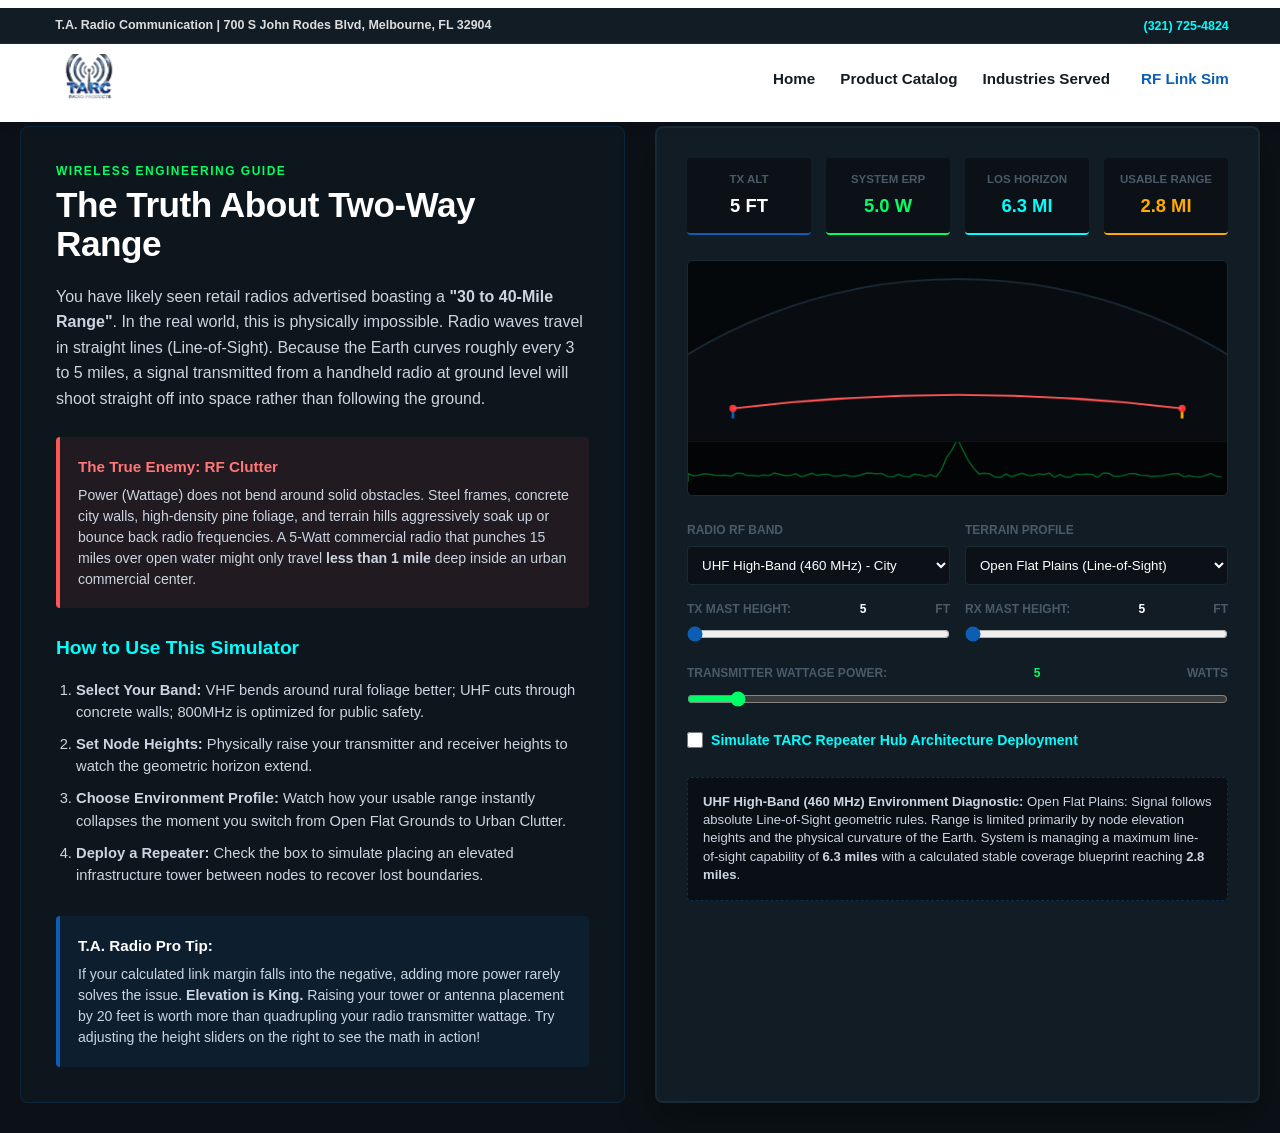
==== calculator.html @ 4dcdf197 "Add files via upload" ====
<!DOCTYPE html>
<html lang="en">
<head>
    <meta charset="UTF-8">
    <meta name="viewport" content="width=device-width, initial-scale=1.0">
    <title>TARC Link Sim | RF Path Loss Simulation Console</title>
    <link rel="stylesheet" href="style.css">
    <link rel="stylesheet" href="calc-style.css">
    <link rel="stylesheet" href="https://cloudflare.com">
</head>
<body style="padding-top: 96px; background-color: #0b1116;">

    <!-- Professional Fixed Top Corporate Navigation Bar -->
    <header class="main-header" style="position: fixed; width: 100%; top: 0; left: 0; z-index: 1000; box-shadow: 0 2px 15px rgba(0,0,0,0.05); background-color: var(--white);">
        <div style="background-color: var(--midnight-navy); color: rgba(255,255,255,0.85); font-size: 0.78rem; font-weight: 600; padding: 6px 0; border-bottom: 1px solid rgba(11, 94, 180, 0.3);">
            <div class="container" style="display: flex; justify-content: space-between; align-items: center; flex-wrap: wrap; gap: 8px;">
                <div>
                    <i class="fa-solid fa-location-dot" style="color: #00FF66; margin-right: 4px;"></i> 
                    T.A. Radio Communication | 700 S John Rodes Blvd, Melbourne, FL 32904
                </div>
                <div>
                    <a href="tel:3217254824" style="color: #00FFFF; text-decoration: none; display: inline-flex; align-items: center; gap: 4px;">
                        <i class="fa-solid fa-phone-volume"></i> (321) 725-4824
                    </a>
                </div>
            </div>
        </div>
        <div style="padding: 10px 0;">
            <div class="container header-container" style="display: flex; justify-content: space-between; align-items: center;">
                <div class="logo">
                    <a href="index.html"><img src="tarc-logo.png" alt="T.A. Radio Communication Logo" style="height: 50px; width: auto; display: block;"></a>
                </div>
                <nav class="nav-links">
                    <a href="index.html">Home</a>
                    <a href="index.html#catalog">Product Catalog</a>
                    <a href="index.html#industries">Industries Served</a>
                    <a href="calculator.html" class="nav-calc-link"><i class="fa-solid fa-tower-broadcast"></i> RF Link Sim</a>
                </nav>
            </div>
        </div>
    </header>

    <!-- MAIN TWO-COLUMN SPLIT ECOSYSTEM -->
    <main style="max-width: 1400px; margin: 30px auto; padding: 0 20px; display: grid; grid-template-columns: repeat(auto-fit, minmax(450px, 1fr)); gap: 30px;">
        
        <!-- LEFT COLUMN: THE REALITY-CHECK & EXPECTATIONS CLASSROOM -->
        <section style="background: rgba(17, 28, 36, 0.6); border: 1px solid rgba(11, 94, 180, 0.2); border-radius: 8px; padding: 35px; color: #fff; text-align: left;">
            <span style="color: #00FF66; font-size: 0.75rem; font-weight: bold; letter-spacing: 1.5px; text-transform: uppercase; display: block; margin-bottom: 5px;"><i class="fa-solid fa-graduation-cap"></i> Wireless Engineering Guide</span>
            <h1 style="font-size: 2.2rem; font-weight: 900; color: #fff; margin-bottom: 20px; line-height: 1.1; letter-spacing: -0.5px;">The Truth About Two-Way Range</h1>
            
            <p style="color: #cbd5e1; font-size: 1rem; line-height: 1.6; margin-bottom: 25px;">
                You have likely seen retail radios advertised boasting a <strong>"30 to 40-Mile Range"</strong>. In the real world, this is physically impossible. Radio waves travel in straight lines (Line-of-Sight). Because the Earth curves roughly every 3 to 5 miles, a signal transmitted from a handheld radio at ground level will shoot straight off into space rather than following the ground. 
            </p>

            <div style="background: rgba(255, 85, 85, 0.08); border-left: 4px solid #ff5555; padding: 18px; border-radius: 4px; margin-bottom: 25px;">
                <h4 style="color: #ff7777; font-size: 0.95rem; font-weight: bold; margin-bottom: 6px;"><i class="fa-solid fa-triangle-exclamation"></i> The True Enemy: RF Clutter</h4>
                <p style="color: #cbd5e1; font-size: 0.88rem; margin-bottom: 0; line-height: 1.5;">
                    Power (Wattage) does not bend around solid obstacles. Steel frames, concrete city walls, high-density pine foliage, and terrain hills aggressively soak up or bounce back radio frequencies. A 5-Watt commercial radio that punches 15 miles over open water might only travel <strong>less than 1 mile</strong> deep inside an urban commercial center.
                </p>
            </div>

            <h3 style="font-size: 1.2rem; font-weight: 800; color: #00FFFF; margin-bottom: 15px;"><i class="fa-solid fa-circle-info"></i> How to Use This Simulator</h3>
            <ol style="color: #cbd5e1; font-size: 0.92rem; padding-left: 20px; display: flex; flex-direction: column; gap: 10px; margin-bottom: 30px; line-height: 1.5;">
                <li><strong>Select Your Band:</strong> VHF bends around rural foliage better; UHF cuts through concrete walls; 800MHz is optimized for public safety.</li>
                <li><strong>Set Node Heights:</strong> Physically raise your transmitter and receiver heights to watch the geometric horizon extend.</li>
                <li><strong>Choose Environment Profile:</strong> Watch how your usable range instantly collapses the moment you switch from Open Flat Grounds to Urban Clutter.</li>
                <li><strong>Deploy a Repeater:</strong> Check the box to simulate placing an elevated infrastructure tower between nodes to recover lost boundaries.</li>
            </ol>

            <div style="background: rgba(11, 94, 180, 0.12); border-left: 4px solid var(--primary-blue); padding: 18px; border-radius: 4px;">
                <h4 style="color: #fff; font-size: 0.95rem; font-weight: bold; margin-bottom: 6px;"><i class="fa-solid fa-tower-broadcast"></i> T.A. Radio Pro Tip:</h4>
                <p style="color: #cbd5e1; font-size: 0.88rem; margin-bottom: 0; line-height: 1.5;">
                    If your calculated link margin falls into the negative, adding more power rarely solves the issue. <strong>Elevation is King.</strong> Raising your tower or antenna placement by 20 feet is worth more than quadrupling your radio transmitter wattage. Try adjusting the height sliders on the right to see the math in action!
                </p>
            </div>
        </section>
        
        <!-- RIGHT COLUMN: THE INTERACTIVE PHYSICS SIMULATION CONSOLE -->
        <section id="tarcCalcHUDBox" style="background: #111c24; border: 2px solid #1a2936; border-radius: 8px; padding: 30px; color: #fff; box-shadow: 0 15px 35px rgba(0,0,0,0.3);">
            
            <!-- Dynamic Telemetry Readout Grid -->
            <div style="display: grid; grid-template-columns: repeat(auto-fit, minmax(110px, 1fr)); gap: 15px; margin-bottom: 25px;">
                <div style="background: #0b1116; padding: 12px; border-radius: 4px; text-align: center; border-bottom: 2px solid var(--primary-blue);">
                    <div style="font-size: 0.72rem; color: var(--steel-slate); font-weight: bold; text-transform: uppercase;">TX Alt</div>
                    <div id="telemetryTx" style="font-size: 1.15rem; font-weight: 900; color: #fff; margin-top: 3px;">5 FT</div>
                </div>
                <div style="background: #0b1116; padding: 12px; border-radius: 4px; text-align: center; border-bottom: 2px solid #00FF66;">
                    <div style="font-size: 0.72rem; color: var(--steel-slate); font-weight: bold; text-transform: uppercase;">System ERP</div>
                    <div id="telemetryERP" style="font-size: 1.15rem; font-weight: 900; color: #00FF66; margin-top: 3px;">5.0 W</div>
                </div>
                <div style="background: #0b1116; padding: 12px; border-radius: 4px; text-align: center; border-bottom: 2px solid #00FFFF;">
                    <div style="font-size: 0.72rem; color: var(--steel-slate); font-weight: bold; text-transform: uppercase;">LOS Horizon</div>
                    <div id="telemetryLOS" style="font-size: 1.15rem; font-weight: 900; color: #00FFFF; margin-top: 3px;">0.0 MILES</div>
                </div>
                <div style="background: #0b1116; padding: 12px; border-radius: 4px; text-align: center; border-bottom: 2px solid #ffaa00;">
                    <div style="font-size: 0.72rem; color: var(--steel-slate); font-weight: bold; text-transform: uppercase;">Usable Range</div>
                    <div id="telemetryRange" style="font-size: 1.15rem; font-weight: 900; color: #ffaa00; margin-top: 3px;">0.0 MILES</div>
                </div>
            </div>

            <!-- Visual Physics Display Canvases -->
            <div style="background: #05080a; border-radius: 6px; overflow: hidden; border: 1px solid #1a2936; margin-bottom: 25px; position: relative;">
                <canvas id="rfSkylineCanvas" width="600" height="200" style="display: block; width: 100%; height: auto; background: #05080a;"></canvas>
                <canvas id="rfSpectrumCanvas" width="600" height="60" style="display: block; width: 100%; height: auto; background: #020405; border-top: 1px solid #0b1116;"></canvas>
            </div>

            <!-- Interactive Hardware Configuration Input Controls -->
            <div style="display: flex; flex-direction: column; gap: 15px; text-align: left;">
                
                <div style="display: grid; grid-template-columns: 1fr 1fr; gap: 15px;">
                    <div>
                        <label style="display:block; font-size:0.75rem; font-weight:bold; color:var(--steel-slate); text-transform:uppercase; margin-bottom:5px;">Radio RF Band</label>
                        <select id="rfBand" style="width:100%; background:#0b1116; border:1px solid #1a2936; color:#fff; padding:10px; border-radius:4px; outline:none;">
                            <option value="vhf">VHF Low-Band (154 MHz) - Rural</option>
                            <option value="uhf" selected>UHF High-Band (460 MHz) - City</option>
                            <option value="800">800 MHz Safety-Band (855 MHz)</option>
                        </select>
                    </div>
                    <div>
                        <label style="display:block; font-size:0.75rem; font-weight:bold; color:var(--steel-slate); text-transform:uppercase; margin-bottom:5px;">Terrain Profile</label>
                        <select id="terrainType" style="width:100%; background:#0b1116; border:1px solid #1a2936; color:#fff; padding:10px; border-radius:4px; outline:none;">
                            <option value="open">Open Flat Plains (Line-of-Sight)</option>
                            <option value="suburban">Suburban Residential / Light Foliage</option>
                            <option value="foliage">Dense Forest / Heavy Canopy</option>
                            <option value="urban">Dense Urban Grid / Concrete Walls</option>
                        </select>
                    </div>
                </div>

                <div style="display: grid; grid-template-columns: 1fr 1fr; gap: 15px;">
                    <div>
                        <label style="display:flex; justify-content:space-between; font-size:0.75rem; font-weight:bold; color:var(--steel-slate); text-transform:uppercase; margin-bottom:5px;">TX Mast Height: <span id="lblTxAlt" style="color:#fff;">5</span> FT</label>
                        <input type="range" id="hudTxHeight" min="5" max="300" value="5" style="width:100%; accent-color:var(--primary-blue);">
                    </div>
                    <div>
                        <label style="display:flex; justify-content:space-between; font-size:0.75rem; font-weight:bold; color:var(--steel-slate); text-transform:uppercase; margin-bottom:5px;">RX Mast Height: <span id="lblRxAlt" style="color:#fff;">5</span> FT</label>
                        <input type="range" id="hudRxHeight" min="5" max="300" value="5" style="width:100%; accent-color:var(--primary-blue);">
                    </div>
                </div>

                <div>
                    <label style="display:flex; justify-content:space-between; font-size:0.75rem; font-weight:bold; color:var(--steel-slate); text-transform:uppercase; margin-bottom:5px;">Transmitter Wattage Power: <span id="lblPower" style="color:#00FF66;">5</span> WATTS</label>
                    <input type="range" id="rfPower" min="1" max="50" value="5" style="width:100%; accent-color:#00FF66;">
                </div>

                <div>
                    <label style="display:flex; align-items:center; gap:8px; font-weight:bold; font-size:0.88rem; color:#00FFFF; cursor:pointer; margin-bottom: 5px;">
                        <input type="checkbox" id="useRepeater" style="width:16px; height:16px; accent-color:#00FFFF;">
                        Simulate TARC Repeater Hub Architecture Deployment
                    </label>
                    
                    <div id="repeaterControlDeck" style="display:none; flex-direction:column; gap:15px; background:rgba(0,0,0,0.2); padding:15px; border-radius:4px; border:1px solid rgba(0,255,255,0.1); margin-top:10px; width:100%; box-sizing:border-box;">
                        <div style="display: grid; grid-template-columns: 1fr 1fr; gap: 15px;">
                            <div>
                                <label style="display:flex; justify-content:space-between; font-size:0.72rem; font-weight:bold; color:var(--steel-slate); text-transform:uppercase; margin-bottom:5px;">Tower Height: <span id="lblRepAlt" style="color:#fff;">100</span> FT</label>
                                <input type="range" id="hudRepHeight" min="30" max="500" value="100" style="width:100%; accent-color:#00FFFF;">
                            </div>
                            <div>
                                <label style="display:flex; justify-content:space-between; font-size:0.72rem; font-weight:bold; color:var(--steel-slate); text-transform:uppercase; margin-bottom:5px;">Repeater Power: <span id="lblRepPower" style="color:#00FF66;">40</span> W</label>
                                <input type="range" id="rfRepPower" min="10" max="100" value="40" style="width:100%; accent-color:#00FF66;">
                            </div>
                        </div>
                        <div style="display: grid; grid-template-columns: 1fr 1fr; gap: 15px;">
                            <div>
                                <label style="display:block; font-size:0.72rem; font-weight:bold; color:var(--steel-slate); text-transform:uppercase; margin-bottom:5px;">Feedline Cable Type</label>
                                <select id="coaxType" style="width:100%; background:#0b1116; border:1px solid #1a2936; color:#fff; padding:8px; border-radius:4px; outline:none;">
                                    <option value="rg58">RG-58 Standard Coax (High Loss)</option>
                                    <option value="rg213" selected>RG-213 Industrial Coax (Medium Loss)</option>
                                    <option value="heliax">1/2" Pro Heliax Solid Copper (Low Loss)</option>
                                </select>
                            </div>
                            <div>
                                <label style="display:block; font-size:0.72rem; font-weight:bold; color:var(--steel-slate); text-transform:uppercase; margin-bottom:5px;">Tower Base Antenna Type</label>
                                <select id="antennaType" style="width:100%; background:#0b1116; border:1px solid #1a2936; color:#fff; padding:8px; border-radius:4px; outline:none;">
                                    <option value="unity">Unity Gain Omni Antenna (0 dBd)</option>
                                    <option value="omni3">Premium Omni-Directional (3 dBd Gain)</option>
                                    <option value="omni6" selected>Station High-Gain Omni (6 dBd Gain)</option>
                                    <option value="yagi9">Directional Yagi Array (9 dBd Gain)</option>
                                </select>
                            </div>
                        </div>
                    </div>
                </div>



                <div id="tarcAdvisoryBox" style="background: rgba(5, 8, 10, 0.6); padding: 15px; border-radius: 4px; border: 1px dashed rgba(11, 94, 180, 0.4); display: none; margin-top: 5px;">
                    <p id="tarcAdvisoryText" style="margin: 0; font-size: 0.82rem; color: #cbd5e1; line-height: 1.4;"></p>
                </div>

            </div>
        </section>
    </main>

    <script src="calc-engine.js"></script>
</body>
</html>
---- style.css ----
/* =========================================================================
   UNIFIED BRAND THEME SHEET & RESPONSIVE GRID MATRIX (style.css)
   ========================================================================= */
:root {
    --primary-blue: #0B5EB4; /* TARC Metallic Blue */
    --steel-slate: #4A5A6A;   /* TARC Accent Gray */
    --midnight-navy: #111C24; /* Background Slate Blue */
    --light-ice: #F4F7F9;     /* Card Canvas tint */
    --white: #FFFFFF;
}

* {
    margin: 0; padding: 0; box-sizing: border-box;
    font-family: 'Segoe UI', Tahoma, Geneva, Verdana, sans-serif;
}

html { scroll-behavior: smooth; }
body { background-color: var(--white); color: var(--midnight-navy); line-height: 1.6; padding-top: 70px; }
.container { width: 92%; max-width: 1200px; margin: 0 auto; }

/* Fixed Top Navigation Bar */
.main-header {
    background-color: var(--white); box-shadow: 0 2px 15px rgba(0,0,0,0.05);
    position: fixed; width: 100%; top: 0; left: 0; z-index: 1000; padding: 8px 0;
}
.header-container { display: flex; justify-content: space-between; align-items: center; }
.logo img { height: 50px; width: auto; display: block; }
.nav-links { display: flex; align-items: center; }
.nav-links a {
    text-decoration: none; color: var(--midnight-navy); margin-left: 25px;
    font-weight: 600; font-size: 0.95rem; transition: color 0.2s ease;
}
.nav-links a:hover { color: var(--primary-blue); }
.nav-calc-link { color: var(--primary-blue) !important; display: flex; align-items: center; gap: 6px; }

/* Reusable Interactive UI Action Buttons */
.btn-primary {
    background-color: var(--primary-blue); color: var(--white) !important;
    padding: 10px 22px; border-radius: 4px; border: none; cursor: pointer;
    font-weight: 600; font-size: 0.9rem; transition: background 0.2s ease;
}
.btn-primary:hover { background-color: #084687; }
.btn-secondary {
    border: 2px solid var(--white); color: var(--white); text-decoration: none;
    padding: 9px 22px; border-radius: 4px; font-weight: 600; font-size: 0.9rem; transition: all 0.2s ease;
}
.btn-secondary:hover { background-color: var(--white); color: var(--midnight-navy); }

/* =========================================================================
   STRICT DYNAMIC RADAR TEXT EXPANSION ENGINE (FIXED CONTEXT)
   ========================================================================= */
/* =========================================================================
   STRICT RESPONSIVE HERO SECTIONS (HOMEPAGE ISOLATED)
   ========================================================================= */
/* The base section rules shared by BOTH homepage and industry pages */
.hero-section {
    background-color: #0b1116 !important;
    height: 75vh;
    display: flex;
    align-items: center;
    justify-content: center;
    color: var(--white);
    text-align: center;
    overflow: hidden;
    background-position: center center !important;
    background-repeat: no-repeat !important;
}

/* =========================================================================
   HIGH-LUMINOSITY HERO SECTION (OFF-CENTERED VERTICAL SPLIT)
   ========================================================================= */
#home.hero-section {
    background: radial-gradient(
        circle at center,
        rgba(11, 17, 22, 0.12) 0%,    
        rgba(11, 17, 22, 0.68) 45%,   
        rgba(11, 17, 22, 0.98) 100%   
    ), 
    url('tarc-logo1.png') no-repeat center 62%; /* FIXED: Offsets the logo down slightly to sit perfectly under the headlines */
    
    background-size: min(85vw, 620px) auto !important; 
    box-shadow: inset 0 -80px 100px rgba(11, 94, 180, 0.08);
    
    height: 75vh;
    display: flex;
    align-items: flex-start;                    /* FIXED: Forces contents to anchor tightly to the top instead of center */
    justify-content: center;
    color: var(--white);
    text-align: center;
    overflow: hidden;
    padding-top: 55px;                          /* Clear runway boundary right under your fixed navbar line */
}

.hero-content {
    max-width: 850px;
    margin: 0 auto;
    padding: 0 20px;
    display: flex;
    flex-direction: column;
    align-items: center;
    justify-content: center;
    margin-top: 15px;                           /* Snaps your entire text group upward into the clear header window */
}

/* =========================================================================
   STRICT DYNAMIC RADAR TEXT EXPANSION ENGINE (SINGLE-STREAM TIMELINE)
   ========================================================================= */
/* =========================================================================
   ZERO-FLASH RADAR TEXT EXPANSION ENGINE (IRONCLAD INITIALIZATION)
   ========================================================================= */
.hero-content h1 {
    font-size: 3.4rem;
    line-height: 1.1;
    margin-bottom: 20px;
    font-weight: 900;
    text-transform: uppercase;
    color: #FFFFFF;
    
    /* 1. HARD CORRECTION: Forces the text to be completely invisible on load */
    opacity: 0;
    
    /* 2. Standard crisp base shadows to avoid any post-render flickering */
    text-shadow: 0 4px 15px rgba(0, 0, 0, 0.95),
                 0 0 25px rgba(11, 94, 180, 0.65), 
                 0 0 50px rgba(0, 255, 102, 0.25);
                 
    /* 3. TWO INDEPENDENT TIMELINES: 
       - tarcForwardBurst runs ONCE over 4.5s to glide out. 'forwards' preserves the final 100% visible frame state.
       - tarcPermanentPulse loops INFINITELY matching the exact end frame properties to prevent any jump glitches. */
    animation: tarcForwardBurst 4.5s cubic-bezier(0.1, 0.8, 0.2, 1) forwards,
               tarcPermanentPulse 4s ease-in-out 4.5s infinite alternate;
               
    backface-visibility: hidden;
    will-change: transform, letter-spacing, text-shadow, opacity;
}

.hero-content p {
    font-size: 1.15rem;
    max-width: 720px;
    margin: 0 auto;
    color: #cbd5e1;
    line-height: 1.5;
    text-shadow: 0 3px 10px rgba(0, 0, 0, 0.95);
    
    /* Forces subtext to stay completely hidden until its staggered timer triggers */
    opacity: 0;
    
    animation: tarcSubtextOnce 3.5s cubic-bezier(0.1, 0.8, 0.2, 1) 1.2s forwards;
    backface-visibility: hidden;
    will-change: opacity, transform;
}

/* =========================================================================
   TIMELINE 1: THE INITIAL ONE-TIME FORWARD LAUNCH
   ========================================================================= */
@keyframes tarcForwardBurst {
    0% {
        transform: scale(0.88);
        letter-spacing: -2px;
        opacity: 0;
    }
    100% {
        transform: scale(1.02);
        letter-spacing: 3px;
        opacity: 1;
    }
}

@keyframes tarcSubtextOnce {
    0% {
        transform: translateY(12px);
        opacity: 0;
    }
    100% {
        transform: translateY(0);
        opacity: 1;
    }
}

/* =========================================================================
   TIMELINE 2: THE INFINITE BREATHING WAVE (PERFECTLY SYNCHRONIZED)
   ========================================================================= */
@keyframes tarcPermanentPulse {
    0% {
        /* Matches your 100% launch frame EXACTLY to eliminate the midday jump glitch */
        transform: scale(1.02);
        letter-spacing: 3px;
        text-shadow: 0 4px 15px rgba(0, 0, 0, 0.95),
                     0 0 25px rgba(11, 94, 180, 0.65), 
                     0 0 50px rgba(0, 255, 102, 0.25);
    }
    100% {
        /* Gently expands the neon back-lighting over a slow 4-second rhythm */
        transform: scale(1.02);
        letter-spacing: 3px;
        text-shadow: 0 4px 20px rgba(0, 0, 0, 0.95),
                     0 0 38px rgba(11, 94, 180, 0.85), 
                     0 0 65px rgba(0, 255, 102, 0.40);
    }
}


/* Catalog Search Inputs and Pills */
.catalog-section { padding: 80px 0; background-color: var(--light-ice); text-align: center; }
.section-title { font-size: 2.4rem; font-weight: 800; color: var(--midnight-navy); margin-bottom: 10px; letter-spacing: -0.5px; }
.section-subtitle { color: var(--steel-slate); margin-bottom: 40px; font-size: 1.05rem; }

.search-filter-container { max-width: 650px; margin: 0 auto 50px; position: relative; }
#catalogSearch {
    width: 100%; padding: 14px 20px 14px 50px; font-size: 1.05rem; border: 2px solid #cbd5e1;
    border-radius: 30px; background-color: var(--white); outline: none; transition: all 0.3s ease;
}
#catalogSearch:focus { border-color: var(--primary-blue); box-shadow: 0 4px 20px rgba(11, 94, 180, 0.12); }
.search-icon { position: absolute; left: 20px; top: 18px; color: var(--steel-slate); font-size: 1.1rem; }

.accessory-filter-pills { margin-top: 20px; display: flex; justify-content: center; gap: 8px; flex-wrap: wrap; }
.pill-btn {
    background-color: var(--white); border: 1px solid #cbd5e1; color: var(--midnight-navy);
    padding: 7px 16px; border-radius: 20px; font-size: 0.82rem; font-weight: 600; cursor: pointer; transition: all 0.2s ease;
}
.pill-btn:hover { background-color: var(--primary-blue); color: var(--white); border-color: var(--primary-blue); }

/* THREE-COLUMN DYNAMIC PRODUCT CATALOG GRID MATRIX */
#api-product-feed, .grid-container { 
    display: grid !important; 
    grid-template-columns: repeat(auto-fill, minmax(300px, 1fr)) !important; 
    gap: 30px !important; 
    width: 100%;
}

/* Individual Content Display Cards Style */
.card {
    background-color: var(--white); padding: 35px 25px; border-radius: 8px; text-align: left;
    box-shadow: 0 4px 15px rgba(0,0,0,0.03); border-bottom: 4px solid transparent; transition: all 0.25s ease;
    display: flex; flex-direction: column; justify-content: space-between;
}
.card-interactive:hover { transform: translateY(-4px); border-bottom-color: var(--primary-blue); box-shadow: 0 10px 25px rgba(0,0,0,0.06); cursor: pointer; }
.card-icon { font-size: 2.2rem; color: var(--primary-blue); margin-bottom: 20px; display: inline-block; }
.card h3 { font-size: 1.25rem; font-weight: 700; margin-bottom: 12px; color: var(--midnight-navy); }
.card p { color: var(--steel-slate); font-size: 0.92rem; }

/* Embedded Google Sheet Card Modifications */
.api-product-card { border-top: 4px solid var(--steel-slate); position: relative; padding-top: 45px !important; border-bottom: none !important; }
.api-product-card:hover { border-top-color: var(--primary-blue); transform: translateY(-3px); box-shadow: 0 8px 20px rgba(0,0,0,0.06); }
.product-badge { position: absolute; top: 15px; left: 25px; background: #e2e8f0; color: var(--midnight-navy); padding: 2px 8px; font-size: 0.7rem; font-weight: 700; text-transform: uppercase; border-radius: 3px; }
.product-model { font-size: 1.3rem; margin-bottom: 2px; }
.product-type-label { display: inline-block; font-size: 0.82rem; color: var(--primary-blue); font-weight: 600; margin-bottom: 12px; }
.product-target { font-size: 0.82rem; background-color: var(--light-ice); padding: 5px 10px; border-radius: 4px; margin-bottom: 12px; color: var(--midnight-navy); }
.product-spec-list { list-style: none; text-align: left; margin-top: 8px; margin-bottom: 15px; }
.product-spec-list li { font-size: 0.88rem; color: var(--steel-slate); margin-bottom: 5px; display: flex; align-items: center; gap: 6px; }
.product-spec-list i { color: #10b981; font-size: 0.85rem; }

/* Marketing Teaser Breakout Panel */
.teaser-section {
    background: linear-gradient(rgba(11, 94, 180, 0.95), rgba(8, 70, 135, 0.95)), url('https://unsplash.com') no-repeat center center/cover;
    padding: 60px 0; text-align: center; color: var(--white); display: flex; justify-content: center;
}
.teaser-container { max-width: 750px; }
.teaser-section h2 { font-size: 2rem; font-weight: 800; margin-bottom: 15px; letter-spacing: -0.5px; }
.teaser-section p { font-size: 1.05rem; margin-bottom: 25px; color: #cbd5e1; }

.industries-section { padding: 80px 0; background-color: var(--white); text-align: center; }
.main-footer { background-color: var(--midnight-navy); color: var(--white); text-align: center; padding: 25px 0; font-size: 0.85rem; opacity: 0.9; }

/* Pop-up Modal Windows styles */
.modal {
    display: none; position: fixed; z-index: 2000; left: 0; top: 0; width: 100%; height: 100%;
    background-color: rgba(17, 28, 36, 0.65); align-items: center; justify-content: center;
}
.modal-content {
    background-color: var(--white); padding: 35px; border-radius: 6px; width: 90%; max-width: 480px;
    position: relative; animation: modalFadeIn 0.3s ease; color: var(--midnight-navy); text-align: left;
}
@keyframes modalFadeIn { from { opacity:0; transform:translateY(-15px); } to { opacity:1; transform:translateY(0); } }
.close-btn { position: absolute; right: 20px; top: 15px; font-size: 24px; cursor: pointer; color: var(--steel-slate); }
.close-btn:hover { color: var(--midnight-navy); }
.modal h3 { font-size: 1.4rem; font-weight: 800; margin-bottom: 15px; }
form label { display: block; margin: 12px 0 4px; font-weight: 600; font-size: 0.85rem; text-transform: uppercase; color: var(--steel-slate); }
form input, form textarea { width: 100%; padding: 10px; border: 1px solid #cbd5e1; border-radius: 4px; outline: none; font-size: 0.95rem; }
form input:focus, form textarea:focus { border-color: var(--primary-blue); }
form button { width: 100%; margin-top: 20px; }
---- calc-style.css ----
/* =========================================================================
   INDEPENDENT COCKPIT CALCULATOR THEME SHEET (calc-style.css)
   ========================================================================= */
:root {
    --primary-blue: #0B5EB4;
    --steel-slate: #4A5A6A;
    --midnight-navy: #111C24;
    --white: #FFFFFF;
}

/* Ensure the background canvas handles the contrast correctly */
body {
    background-color: var(--midnight-navy);
    color: #00FF66;
    font-family: 'Courier New', Courier, monospace;
    padding: 0;
    margin: 0;
}

/* The Central Black HUD Wrapper Console */
.hud-simulator-wrapper {
    background-color: #0b1116; 
    color: #00FF66; 
    padding: 30px; 
    border-radius: 12px;
    max-width: 850px; 
    margin: 100px auto 40px; /* 100px top space clears the white fixed navbar completely */
    border: 2px solid #1a3322;
    box-shadow: 0 10px 40px rgba(11, 94, 180, 0.25);
    box-sizing: border-box;
}

/* Navigation Header Inside the HUD box */
.hud-header { 
    display: flex; 
    justify-content: space-between; 
    border-bottom: 1px dashed #00FF66; 
    padding-bottom: 15px; 
    margin-bottom: 25px; 
}
.hud-title { 
    font-size: 1.4rem; 
    font-weight: 700; 
    text-transform: uppercase; 
    letter-spacing: 2px; 
}

/* Telemetry Digital Metric Bar */
.hud-telemetry-grid { 
    display: grid; 
    grid-template-columns: repeat(3, 1fr); 
    gap: 15px; 
    background: rgba(0, 255, 102, 0.03); 
    padding: 15px; 
    border: 1px solid #1a3322; 
    border-radius: 6px; 
    margin-bottom: 20px; 
}
.telemetry-item { font-size: 0.9rem; color: var(--steel-slate); }
.telemetry-item span { font-size: 1.2rem; font-weight: bold; display: block; margin-top: 5px; }

/* The Viewport Frame around the radar graphic */
.canvas-container { 
    position: relative; 
    background-color: #05080a; 
    border: 2px solid #00FF66; 
    border-radius: 6px; 
    overflow: hidden; 
    margin-bottom: 25px; 
}
#rfCanvas { display: block; width: 100%; height: auto; }

/* Grid System for the Slider Decks */
.hud-control-matrix { 
    display: grid; 
    grid-template-columns: repeat(auto-fit, minmax(230px, 1fr)); 
    gap: 20px; 
    color: var(--white); 
}
.hud-slider-group { 
    background: rgba(255, 255, 255, 0.02); 
    padding: 15px; 
    border-radius: 6px; 
    border: 1px solid rgba(0, 255, 102, 0.1); 
}
.hud-slider-group label { display: block; font-size: 0.85rem; text-transform: uppercase; margin-bottom: 8px; font-weight: bold; }
.hud-slider { width: 100%; accent-color: #00FF66; margin-bottom: 10px; cursor: pointer; }
.hud-select { background:#05080a; color:#00FF66; border:1px solid #1a3322; padding:8px; width:100%; border-radius:4px; font-family:inherit; outline:none; cursor:pointer; margin-bottom: 10px; }
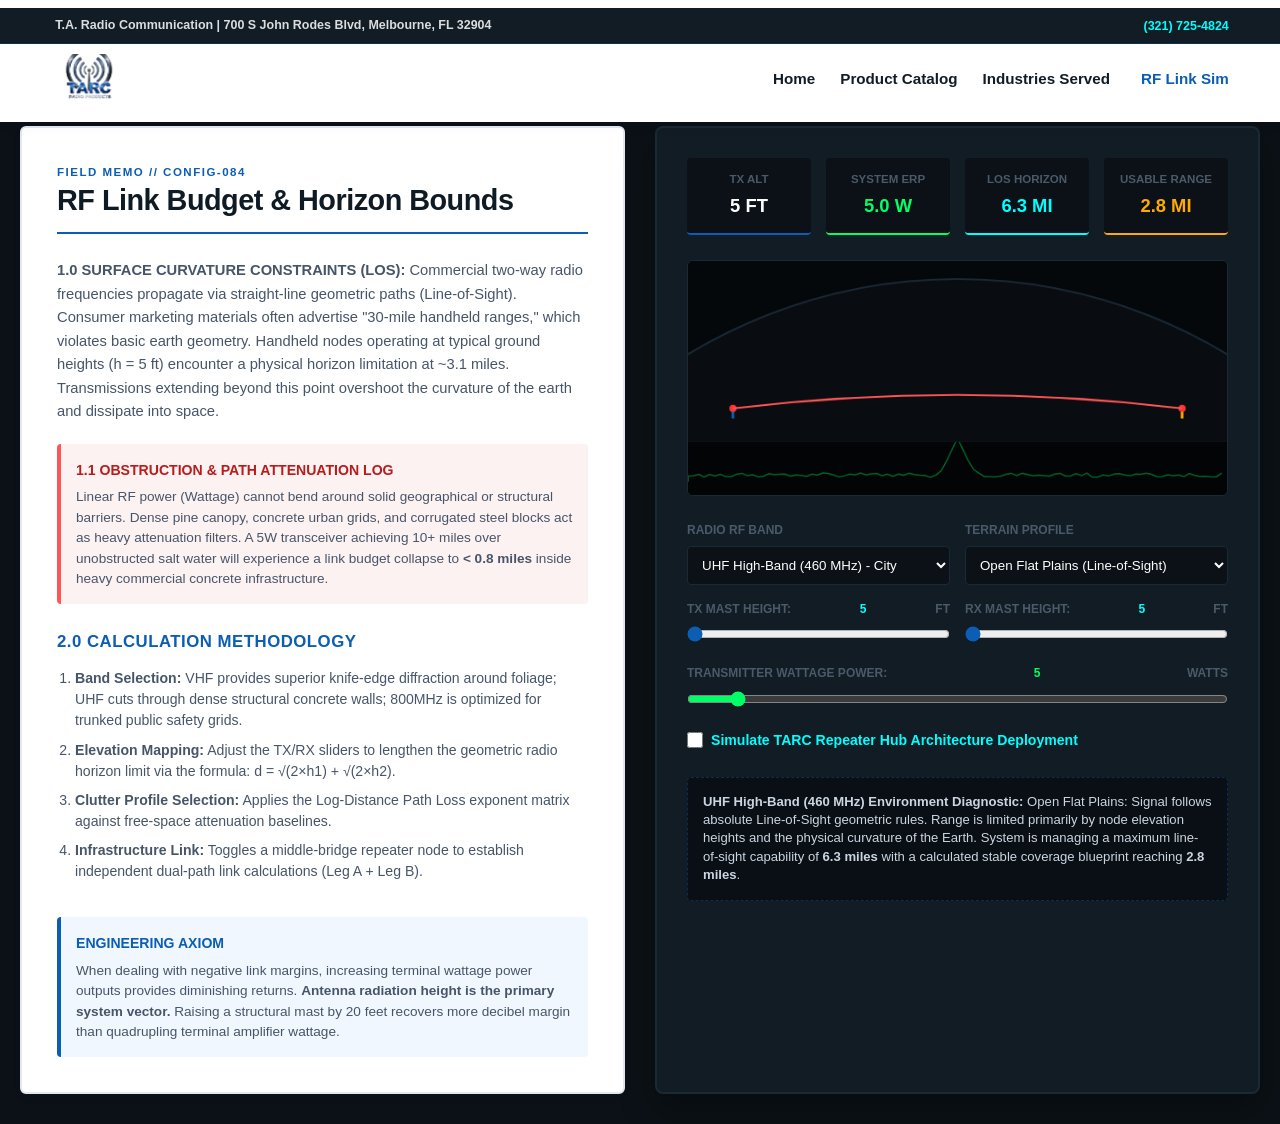
==== commit ea50b82e: "Add files via upload" ====
--- a/calculator.html
+++ b/calculator.html
@@ -43,37 +43,42 @@
     <!-- MAIN TWO-COLUMN SPLIT ECOSYSTEM -->
     <main style="max-width: 1400px; margin: 30px auto; padding: 0 20px; display: grid; grid-template-columns: repeat(auto-fit, minmax(450px, 1fr)); gap: 30px;">
         
-        <!-- LEFT COLUMN: THE REALITY-CHECK & EXPECTATIONS CLASSROOM -->
-        <section style="background: rgba(17, 28, 36, 0.6); border: 1px solid rgba(11, 94, 180, 0.2); border-radius: 8px; padding: 35px; color: #fff; text-align: left;">
-            <span style="color: #00FF66; font-size: 0.75rem; font-weight: bold; letter-spacing: 1.5px; text-transform: uppercase; display: block; margin-bottom: 5px;"><i class="fa-solid fa-graduation-cap"></i> Wireless Engineering Guide</span>
-            <h1 style="font-size: 2.2rem; font-weight: 900; color: #fff; margin-bottom: 20px; line-height: 1.1; letter-spacing: -0.5px;">The Truth About Two-Way Range</h1>
+             <!-- LEFT COLUMN: TECHNICAL WIRELESS FIELD ENGINEERING NOTEBOOK (INVERTED HIGH-CONTRAST) -->
+        <section style="background: #ffffff; border: 2px solid #e2e8f0; border-radius: 6px; padding: 35px; color: #0e1a24; text-align: left; font-family: 'Consolas', 'Courier New', monospace, sans-serif; box-shadow: 0 4px 15px rgba(0,0,0,0.02);">
             
-            <p style="color: #cbd5e1; font-size: 1rem; line-height: 1.6; margin-bottom: 25px;">
-                You have likely seen retail radios advertised boasting a <strong>"30 to 40-Mile Range"</strong>. In the real world, this is physically impossible. Radio waves travel in straight lines (Line-of-Sight). Because the Earth curves roughly every 3 to 5 miles, a signal transmitted from a handheld radio at ground level will shoot straight off into space rather than following the ground. 
+            <div style="border-bottom: 2px solid #0b5eb4; padding-bottom: 15px; margin-bottom: 25px;">
+                <span style="color: #0b5eb4; font-size: 0.72rem; font-weight: 800; letter-spacing: 1.5px; text-transform: uppercase; display: block; margin-bottom: 4px;"><i class="fa-solid fa-clipboard-list"></i> FIELD MEMO // CONFIG-084</span>
+                <h1 style="font-size: 1.8rem; font-weight: 800; color: #0e1a24; margin: 0; line-height: 1.1; letter-spacing: -0.5px; font-family: inherit;">RF Link Budget & Horizon Bounds</h1>
+            </div>
+            
+            <p style="color: #475569; font-size: 0.92rem; line-height: 1.6; margin-bottom: 20px;">
+                <strong>1.0 SURFACE CURVATURE CONSTRAINTS (LOS):</strong> Commercial two-way radio frequencies propagate via straight-line geometric paths (Line-of-Sight). Consumer marketing materials often advertise "30-mile handheld ranges," which violates basic earth geometry. Handheld nodes operating at typical ground heights (h = 5 ft) encounter a physical horizon limitation at ~3.1 miles. Transmissions extending beyond this point overshoot the curvature of the earth and dissipate into space.
             </p>
 
-            <div style="background: rgba(255, 85, 85, 0.08); border-left: 4px solid #ff5555; padding: 18px; border-radius: 4px; margin-bottom: 25px;">
-                <h4 style="color: #ff7777; font-size: 0.95rem; font-weight: bold; margin-bottom: 6px;"><i class="fa-solid fa-triangle-exclamation"></i> The True Enemy: RF Clutter</h4>
-                <p style="color: #cbd5e1; font-size: 0.88rem; margin-bottom: 0; line-height: 1.5;">
-                    Power (Wattage) does not bend around solid obstacles. Steel frames, concrete city walls, high-density pine foliage, and terrain hills aggressively soak up or bounce back radio frequencies. A 5-Watt commercial radio that punches 15 miles over open water might only travel <strong>less than 1 mile</strong> deep inside an urban commercial center.
+            <!-- Clutter Path Attenuation Block -->
+            <div style="background: #fdf2f2; border-left: 4px solid #ff5555; padding: 15px; border-radius: 4px; margin-bottom: 25px;">
+                <h4 style="color: #b91c1c; font-size: 0.88rem; font-weight: bold; margin: 0 0 6px 0; text-transform: uppercase;"><i class="fa-solid fa-chart-line-down"></i> 1.1 Obstruction & Path Attenuation Log</h4>
+                <p style="color: #475569; font-size: 0.85rem; margin-bottom: 0; line-height: 1.5;">
+                    Linear RF power (Wattage) cannot bend around solid geographical or structural barriers. Dense pine canopy, concrete urban grids, and corrugated steel blocks act as heavy attenuation filters. A 5W transceiver achieving 10+ miles over unobstructed salt water will experience a link budget collapse to <strong>&lt; 0.8 miles</strong> inside heavy commercial concrete infrastructure.
                 </p>
             </div>
 
-            <h3 style="font-size: 1.2rem; font-weight: 800; color: #00FFFF; margin-bottom: 15px;"><i class="fa-solid fa-circle-info"></i> How to Use This Simulator</h3>
-            <ol style="color: #cbd5e1; font-size: 0.92rem; padding-left: 20px; display: flex; flex-direction: column; gap: 10px; margin-bottom: 30px; line-height: 1.5;">
-                <li><strong>Select Your Band:</strong> VHF bends around rural foliage better; UHF cuts through concrete walls; 800MHz is optimized for public safety.</li>
-                <li><strong>Set Node Heights:</strong> Physically raise your transmitter and receiver heights to watch the geometric horizon extend.</li>
-                <li><strong>Choose Environment Profile:</strong> Watch how your usable range instantly collapses the moment you switch from Open Flat Grounds to Urban Clutter.</li>
-                <li><strong>Deploy a Repeater:</strong> Check the box to simulate placing an elevated infrastructure tower between nodes to recover lost boundaries.</li>
+            <h3 style="font-size: 1.05rem; font-weight: bold; color: #0b5eb4; margin-bottom: 12px; text-transform: uppercase; letter-spacing: 0.5px;"><i class="fa-solid fa-gears"></i> 2.0 Calculation Methodology</h3>
+            <ol style="color: #475569; font-size: 0.88rem; padding-left: 18px; display: flex; flex-direction: column; gap: 8px; margin-bottom: 35px; line-height: 1.5;">
+                <li><strong>Band Selection:</strong> VHF provides superior knife-edge diffraction around foliage; UHF cuts through dense structural concrete walls; 800MHz is optimized for trunked public safety grids.</li>
+                <li><strong>Elevation Mapping:</strong> Adjust the TX/RX sliders to lengthen the geometric radio horizon limit via the formula: d = √(2×h1) + √(2×h2).</li>
+                <li><strong>Clutter Profile Selection:</strong> Applies the Log-Distance Path Loss exponent matrix against free-space attenuation baselines.</li>
+                <li><strong>Infrastructure Link:</strong> Toggles a middle-bridge repeater node to establish independent dual-path link calculations (Leg A + Leg B).</li>
             </ol>
 
-            <div style="background: rgba(11, 94, 180, 0.12); border-left: 4px solid var(--primary-blue); padding: 18px; border-radius: 4px;">
-                <h4 style="color: #fff; font-size: 0.95rem; font-weight: bold; margin-bottom: 6px;"><i class="fa-solid fa-tower-broadcast"></i> T.A. Radio Pro Tip:</h4>
-                <p style="color: #cbd5e1; font-size: 0.88rem; margin-bottom: 0; line-height: 1.5;">
-                    If your calculated link margin falls into the negative, adding more power rarely solves the issue. <strong>Elevation is King.</strong> Raising your tower or antenna placement by 20 feet is worth more than quadrupling your radio transmitter wattage. Try adjusting the height sliders on the right to see the math in action!
+            <div style="background: #f0f7ff; border-left: 4px solid #0b5eb4; padding: 15px; border-radius: 4px;">
+                <h4 style="color: #0b5eb4; font-size: 0.88rem; font-weight: bold; margin: 0 0 6px 0; text-transform: uppercase;"><i class="fa-solid fa-calculator"></i> Engineering Axiom</h4>
+                <p style="color: #475569; font-size: 0.85rem; margin-bottom: 0; line-height: 1.5;">
+                    When dealing with negative link margins, increasing terminal wattage power outputs provides diminishing returns. <strong>Antenna radiation height is the primary system vector.</strong> Raising a structural mast by 20 feet recovers more decibel margin than quadrupling terminal amplifier wattage.
                 </p>
             </div>
         </section>
+
         
         <!-- RIGHT COLUMN: THE INTERACTIVE PHYSICS SIMULATION CONSOLE -->
         <section id="tarcCalcHUDBox" style="background: #111c24; border: 2px solid #1a2936; border-radius: 8px; padding: 30px; color: #fff; box-shadow: 0 15px 35px rgba(0,0,0,0.3);">
@@ -129,11 +134,11 @@
 
                 <div style="display: grid; grid-template-columns: 1fr 1fr; gap: 15px;">
                     <div>
-                        <label style="display:flex; justify-content:space-between; font-size:0.75rem; font-weight:bold; color:var(--steel-slate); text-transform:uppercase; margin-bottom:5px;">TX Mast Height: <span id="lblTxAlt" style="color:#fff;">5</span> FT</label>
+                        <label style="display:flex; justify-content:space-between; font-size:0.75rem; font-weight:bold; color:var(--steel-slate); text-transform:uppercase; margin-bottom:5px;">TX Mast Height: <span id="lblTxAlt" style="color:#00FFFF;">5</span> FT</label>
                         <input type="range" id="hudTxHeight" min="5" max="300" value="5" style="width:100%; accent-color:var(--primary-blue);">
                     </div>
                     <div>
-                        <label style="display:flex; justify-content:space-between; font-size:0.75rem; font-weight:bold; color:var(--steel-slate); text-transform:uppercase; margin-bottom:5px;">RX Mast Height: <span id="lblRxAlt" style="color:#fff;">5</span> FT</label>
+                        <label style="display:flex; justify-content:space-between; font-size:0.75rem; font-weight:bold; color:var(--steel-slate); text-transform:uppercase; margin-bottom:5px;">RX Mast Height: <span id="lblRxAlt" style="color:#00FFFF;">5</span> FT</label>
                         <input type="range" id="hudRxHeight" min="5" max="300" value="5" style="width:100%; accent-color:var(--primary-blue);">
                     </div>
                 </div>
@@ -152,7 +157,7 @@
                     <div id="repeaterControlDeck" style="display:none; flex-direction:column; gap:15px; background:rgba(0,0,0,0.2); padding:15px; border-radius:4px; border:1px solid rgba(0,255,255,0.1); margin-top:10px; width:100%; box-sizing:border-box;">
                         <div style="display: grid; grid-template-columns: 1fr 1fr; gap: 15px;">
                             <div>
-                                <label style="display:flex; justify-content:space-between; font-size:0.72rem; font-weight:bold; color:var(--steel-slate); text-transform:uppercase; margin-bottom:5px;">Tower Height: <span id="lblRepAlt" style="color:#fff;">100</span> FT</label>
+                                <label style="display:flex; justify-content:space-between; font-size:0.72rem; font-weight:bold; color:var(--steel-slate); text-transform:uppercase; margin-bottom:5px;">Tower Height: <span id="lblRepAlt" style="color:#00FFFF;">100</span> FT</label>
                                 <input type="range" id="hudRepHeight" min="30" max="500" value="100" style="width:100%; accent-color:#00FFFF;">
                             </div>
                             <div>
